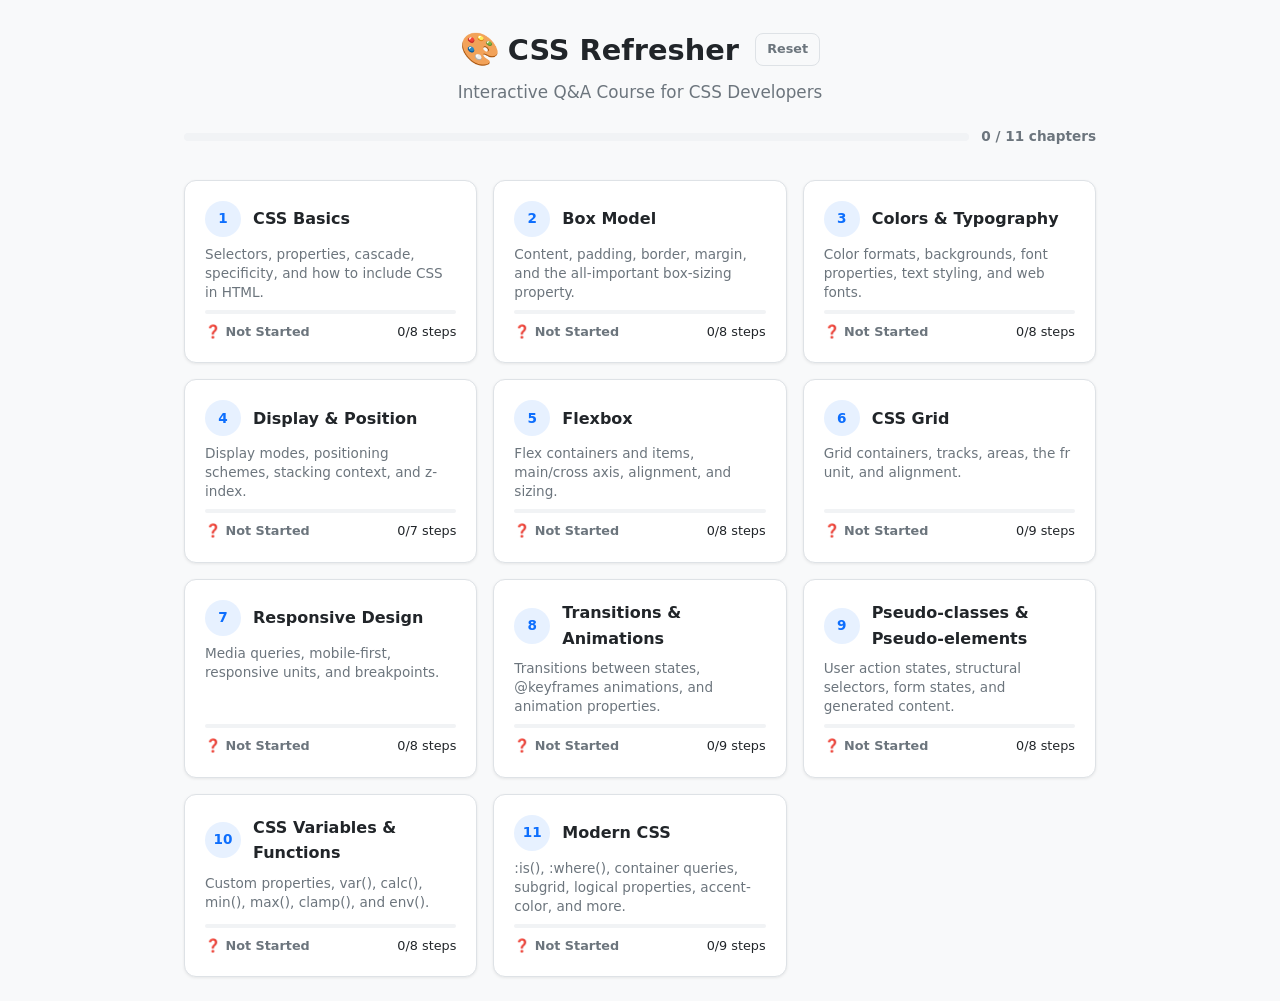
==== index.html @ df97fa0d "Initial commit: CSS Refresher Course with 11 interactive Q&A chapters" ====
<!DOCTYPE html>
<html lang="en">
<head>
  <meta charset="UTF-8" />
  <meta name="viewport" content="width=device-width, initial-scale=1.0" />
  <title>CSS Refresher Course</title>
  <link rel="stylesheet" href="css/style.css" />
</head>
<body>
  <div id="app">

    <!-- ====== DASHBOARD VIEW ====== -->
    <div id="dashboard-view" class="view active">
      <header class="app-header">
        <div class="header-top">
          <h1><span class="logo">🎨</span> CSS Refresher</h1>
          <button id="reset-btn" class="btn btn-sm btn-outline" title="Reset all progress">Reset</button>
        </div>
        <p class="subtitle">Interactive Q&A Course for CSS Developers</p>
        <div class="overall-progress">
          <div class="progress-track">
            <div class="progress-fill" id="overall-fill" style="width:0%"></div>
          </div>
          <span class="progress-label" id="overall-label">0 / 11 chapters</span>
        </div>
      </header>
      <main>
        <div id="chapter-grid" class="chapter-grid"></div>
      </main>
    </div>

    <!-- ====== CHAPTER VIEW ====== -->
    <div id="chapter-view" class="view">
      <header class="chapter-header">
        <button id="back-btn" class="btn btn-ghost">&larr; Dashboard</button>
        <div>
          <h2 id="chapter-title"></h2>
          <span class="step-indicator" id="step-indicator"></span>
        </div>
      </header>
      <main>
        <div id="step-content" class="step-content"></div>
        <div class="nav-bar" id="nav-bar">
          <button id="prev-btn" class="btn btn-ghost" disabled>&larr; Back</button>
          <button id="next-btn" class="btn btn-primary">Continue &rarr;</button>
        </div>
      </main>
    </div>

    <!-- ====== QUIZ VIEW ====== -->
    <div id="quiz-view" class="view">
      <header class="quiz-header">
        <button id="quiz-back-btn" class="btn btn-ghost">&larr; Chapter</button>
        <h2 id="quiz-title"></h2>
        <span class="quiz-score" id="quiz-score"></span>
      </header>
      <main>
        <div id="quiz-content" class="quiz-content"></div>
      </main>
    </div>

  </div>

  <script src="js/chapters.js"></script>
  <script src="js/tracker.js"></script>
  <script src="js/quiz.js"></script>
  <script src="js/app.js"></script>
</body>
</html>
---- css/style.css ----
/* ====== CSS Variables ====== */
:root {
  --bg: #f8f9fa;
  --surface: #ffffff;
  --surface-alt: #f1f3f5;
  --text: #212529;
  --text-muted: #6c757d;
  --border: #dee2e6;
  --primary: #0d6efd;
  --primary-hover: #0b5ed7;
  --primary-light: #e7f1ff;
  --success: #198754;
  --success-light: #d1e7dd;
  --danger: #dc3545;
  --danger-light: #f8d7da;
  --warning: #ffc107;
  --warning-light: #fff3cd;
  --feedback-correct: #0a3622;
  --feedback-wrong: #58151c;
  --radius: 12px;
  --radius-sm: 8px;
  --shadow: 0 1px 3px rgba(0,0,0,.08);
  --font: 'Segoe UI', system-ui, -apple-system, sans-serif;
  --mono: 'JetBrains Mono', 'Fira Code', 'Cascadia Code', Consolas, monospace;
}

/* ====== Dark Mode ====== */
@media (prefers-color-scheme: dark) {
  :root {
    --bg: #1a1c1e;
    --surface: #25272a;
    --surface-alt: #2c2e31;
    --text: #e9ecef;
    --text-muted: #adb5bd;
    --border: #3a3d42;
    --primary-light: #1a2d4a;
    --success-light: #173a2a;
    --danger-light: #3a1a1e;
    --warning-light: #3a3210;
    --feedback-correct: #e9ecef;
    --feedback-wrong: #e9ecef;
    --shadow: 0 1px 4px rgba(0,0,0,.3);
  }
}

/* ====== Reset & Base ====== */
*, *::before, *::after { box-sizing: border-box; margin: 0; padding: 0; }
html { font-size: 16px; scroll-behavior: smooth; }
body {
  font-family: var(--font);
  background: var(--bg);
  color: var(--text);
  line-height: 1.6;
  min-height: 100vh;
}
a { color: var(--primary); text-decoration: none; }
code, pre { font-family: var(--mono); }

/* ====== Layout ====== */
#app { max-width: 960px; margin: 0 auto; padding: 1.5rem; }

.view { display: none; }
.view.active { display: block; animation: fadeIn .3s ease; }
@keyframes fadeIn { from { opacity: 0; transform: translateY(8px); } to { opacity: 1; transform: translateY(0); } }

/* ====== Buttons ====== */
.btn {
  display: inline-flex; align-items: center; gap: .4rem;
  padding: .55rem 1.1rem; border-radius: var(--radius-sm);
  font: inherit; font-size: .9rem; font-weight: 600;
  border: 1px solid transparent; cursor: pointer;
  transition: all .15s ease;
}
.btn:disabled { opacity: .45; cursor: not-allowed; }
.btn-primary { background: var(--primary); color: #fff; border-color: var(--primary); }
.btn-primary:hover:not(:disabled) { background: var(--primary-hover); }
.btn-ghost { background: transparent; color: var(--text-muted); border-color: transparent; }
.btn-ghost:hover:not(:disabled) { background: var(--surface-alt); color: var(--text); }
.btn-outline { background: transparent; border-color: var(--border); color: var(--text-muted); }
.btn-outline:hover:not(:disabled) { border-color: var(--danger); color: var(--danger); }
.btn-sm { padding: .35rem .7rem; font-size: .8rem; }

/* ====== DASHBOARD ====== */
.app-header { text-align: center; margin-bottom: 2rem; }
.header-top { display: flex; align-items: center; justify-content: center; gap: 1rem; flex-wrap: wrap; }
.header-top h1 { font-size: 1.8rem; display: flex; align-items: center; gap: .5rem; }
.logo { font-size: 2rem; }
.subtitle { color: var(--text-muted); margin-top: .25rem; font-size: 1.05rem; }

.overall-progress { margin-top: 1.25rem; display: flex; align-items: center; gap: .75rem; }
.progress-track { flex: 1; height: 8px; background: var(--surface-alt); border-radius: 99px; overflow: hidden; }
.progress-fill { height: 100%; background: linear-gradient(90deg, var(--primary), #6f42c1); border-radius: 99px; transition: width .5s ease; }
.progress-label { font-size: .85rem; color: var(--text-muted); white-space: nowrap; font-weight: 600; }

/* ====== Chapter Grid ====== */
.chapter-grid { display: grid; grid-template-columns: repeat(auto-fill, minmax(280px, 1fr)); gap: 1rem; }
.chapter-card {
  background: var(--surface); border: 1px solid var(--border); border-radius: var(--radius);
  padding: 1.25rem; cursor: pointer; transition: all .2s ease; box-shadow: var(--shadow);
  display: flex; flex-direction: column; gap: .5rem;
}
.chapter-card:hover { transform: translateY(-2px); box-shadow: 0 4px 12px rgba(0,0,0,.12); }
.chapter-card .card-header { display: flex; align-items: center; gap: .75rem; }
.chapter-card .card-number {
  width: 36px; height: 36px; border-radius: 50%;
  background: var(--primary-light); color: var(--primary);
  display: flex; align-items: center; justify-content: center;
  font-weight: 700; font-size: .85rem; flex-shrink: 0;
}
.chapter-card .card-title { font-size: 1rem; font-weight: 700; }
.chapter-card .card-desc { font-size: .85rem; color: var(--text-muted); line-height: 1.4; flex: 1; }
.chapter-card .card-bar { height: 4px; background: var(--surface-alt); border-radius: 99px; overflow: hidden; }
.chapter-card .card-bar-fill { height: 100%; border-radius: 99px; transition: width .5s ease; }
.chapter-card .card-footer { display: flex; justify-content: space-between; align-items: center; font-size: .8rem; }
.chapter-card .card-status { font-weight: 600; }
.chapter-card .card-status.new { color: var(--text-muted); }
.chapter-card .card-status.in-progress { color: var(--primary); }
.chapter-card .card-status.done { color: var(--success); }
.chapter-card.completed { border-color: var(--success); }
.chapter-card.completed .card-number { background: var(--success-light); color: var(--success); }

/* ====== CHAPTER VIEW ====== */
.chapter-header { margin-bottom: 1.5rem; display: flex; align-items: center; gap: 1rem; flex-wrap: wrap; }
.chapter-header h2 { font-size: 1.4rem; font-weight: 700; }
.step-indicator { font-size: .85rem; color: var(--text-muted); }

/* ====== Step Content ====== */
.step-content {
  background: var(--surface); border: 1px solid var(--border); border-radius: var(--radius);
  padding: 1.5rem 2rem; min-height: 300px; box-shadow: var(--shadow);
}

/* Lesson */
.lesson-content { font-size: 1rem; line-height: 1.7; }
.lesson-content p { margin-bottom: .75rem; }
.lesson-content ul, .lesson-content ol { margin: .5rem 0 .75rem 1.5rem; }
.lesson-content li { margin-bottom: .35rem; }
.lesson-content strong { color: var(--primary); }
.lesson-content .code-block {
  background: var(--surface-alt); border: 1px solid var(--border);
  border-radius: var(--radius-sm); padding: 1rem; margin: .75rem 0;
  overflow-x: auto; font-family: var(--mono); font-size: .88rem;
  line-height: 1.5; white-space: pre-wrap;
}
.lesson-content .keyword { color: #d63384; }
.lesson-content .type { color: #0d6efd; }
.lesson-content .string { color: #198754; }
.lesson-content .comment { color: #6c757d; font-style: italic; }

/* Question */
.question-block { text-align: center; }
.question-block .q-text { font-size: 1.15rem; font-weight: 600; margin-bottom: 1.25rem; }
.question-block .q-options { display: flex; flex-direction: column; gap: .6rem; max-width: 500px; margin: 0 auto; }
.question-block .q-option {
  padding: .75rem 1rem; border: 2px solid var(--border); border-radius: var(--radius-sm);
  background: var(--surface); cursor: pointer; text-align: left;
  font: inherit; font-size: .95rem; color: var(--text); transition: all .15s ease;
}
.question-block .q-option:hover:not(.disabled) { border-color: var(--primary); background: var(--primary-light); }
.question-block .q-option.correct { border-color: var(--success); background: var(--success-light); color: var(--feedback-correct); }
.question-block .q-option.wrong { border-color: var(--danger); background: var(--danger-light); color: var(--feedback-wrong); }
.question-block .q-option.disabled { cursor: default; opacity: .9; }
.question-block .q-feedback {
  margin-top: 1rem; padding: 1rem; border-radius: var(--radius-sm);
  font-size: .95rem; text-align: left; color: var(--text);
}
.question-block .q-feedback.correct { background: var(--success-light); border-left: 4px solid var(--success); }
.question-block .q-feedback.wrong { background: var(--danger-light); border-left: 4px solid var(--danger); }
.question-block .q-feedback strong { display: block; margin-bottom: .25rem; }

/* ====== Navigation ====== */
.nav-bar { display: flex; justify-content: space-between; margin-top: 1rem; gap: .5rem; }

/* ====== QUIZ VIEW ====== */
.quiz-header { margin-bottom: 1.5rem; display: flex; align-items: center; gap: 1rem; flex-wrap: wrap; }
.quiz-header h2 { font-size: 1.3rem; font-weight: 700; }
.quiz-score { font-size: .9rem; font-weight: 600; color: var(--text-muted); margin-left: auto; }

.quiz-question {
  background: var(--surface); border: 1px solid var(--border); border-radius: var(--radius);
  padding: 1.25rem 1.5rem; margin-bottom: 1rem; box-shadow: var(--shadow);
}
.quiz-question .q-num { font-weight: 700; color: var(--primary); margin-bottom: .4rem; }
.quiz-question .q-text { font-size: 1rem; margin-bottom: .75rem; }
.quiz-question .q-ops { display: flex; flex-direction: column; gap: .4rem; }
.quiz-question .q-ops button {
  padding: .6rem 1rem; border: 2px solid var(--border); border-radius: var(--radius-sm);
  background: var(--surface); cursor: pointer; text-align: left;
  font: inherit; font-size: .9rem; color: var(--text); transition: all .15s ease;
}
.quiz-question .q-ops button:hover:not(:disabled) { border-color: var(--primary); background: var(--primary-light); }
.quiz-question .q-ops button.selected { border-color: var(--primary); background: var(--primary-light); }
.quiz-question .q-ops button.correct { border-color: var(--success); background: var(--success-light); color: var(--feedback-correct); }
.quiz-question .q-ops button.wrong { border-color: var(--danger); background: var(--danger-light); color: var(--feedback-wrong); }
.quiz-question .q-ops button:disabled { cursor: default; }
.quiz-question .q-explain {
  margin-top: .6rem; padding: .6rem .8rem; border-radius: var(--radius-sm);
  font-size: .88rem; background: var(--surface-alt); color: var(--text); display: none;
}
.quiz-question .q-explain.show { display: block; }

.quiz-result {
  text-align: center; padding: 2rem;
}
.quiz-result .result-icon { font-size: 3rem; margin-bottom: .5rem; }
.quiz-result h3 { font-size: 1.5rem; margin-bottom: .5rem; }
.quiz-result p { color: var(--text-muted); margin-bottom: 1.5rem; font-size: 1.05rem; }
.quiz-result .result-score { font-size: 2.5rem; font-weight: 800; color: var(--primary); }
.quiz-result .result-score.pass { color: var(--success); }
.quiz-result .result-score.fail { color: var(--danger); }
.quiz-result .result-actions { display: flex; gap: .75rem; justify-content: center; flex-wrap: wrap; }

/* ====== Responsive ====== */
@media (max-width: 600px) {
  #app { padding: 1rem; }
  .chapter-grid { grid-template-columns: 1fr; }
  .step-content { padding: 1rem; }
  .header-top h1 { font-size: 1.4rem; }
  .nav-bar { flex-direction: column; }
  .nav-bar .btn { width: 100%; justify-content: center; }
}

/* ====== Reset confirmation dialog ====== */
.reset-overlay {
  position: fixed; top: 0; left: 0; width: 100%; height: 100%;
  background: rgba(0,0,0,.5); display: flex; align-items: center; justify-content: center;
  z-index: 100; animation: fadeIn .15s ease;
}
.reset-modal {
  background: var(--surface); border-radius: var(--radius); padding: 2rem;
  max-width: 380px; width: 90%; text-align: center; box-shadow: 0 8px 32px rgba(0,0,0,.2);
}
.reset-modal h3 { margin-bottom: .5rem; }
.reset-modal p { color: var(--text-muted); margin-bottom: 1.25rem; font-size: .9rem; }
.reset-modal .actions { display: flex; gap: .5rem; justify-content: center; }
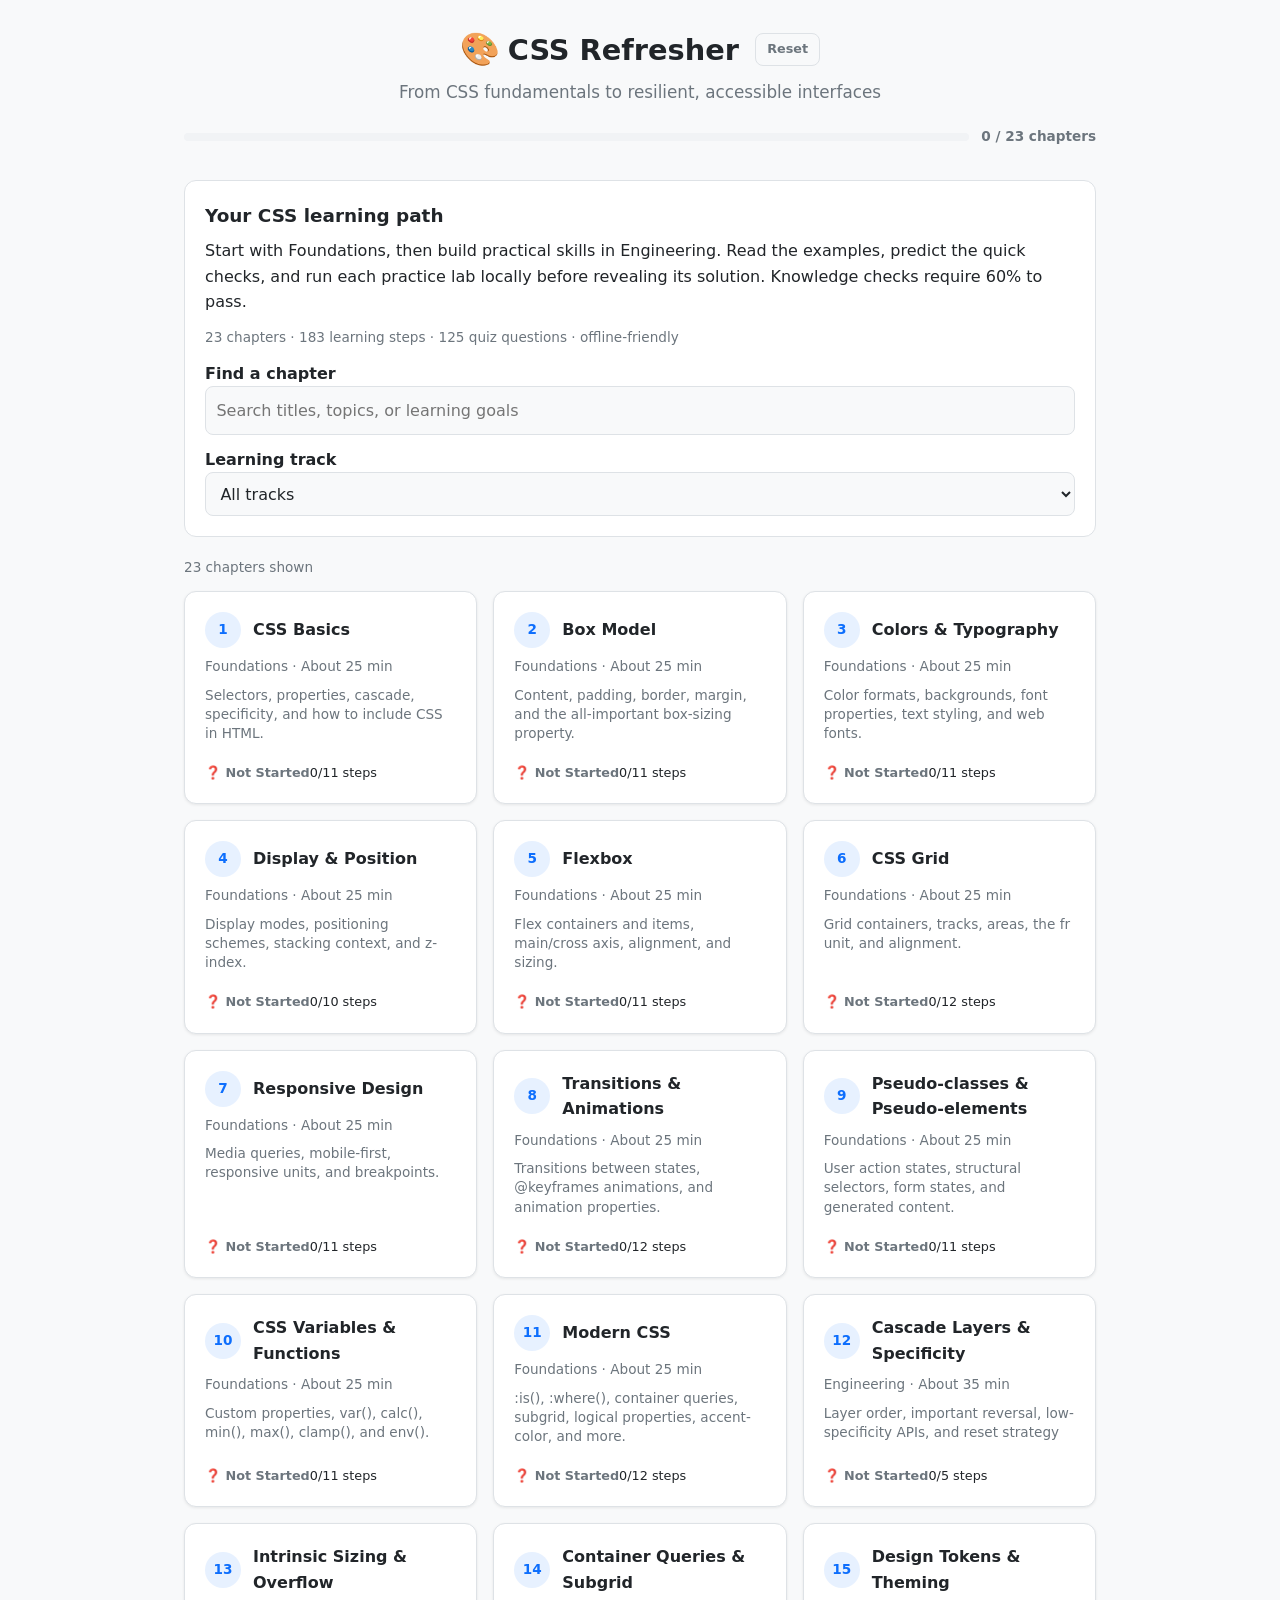
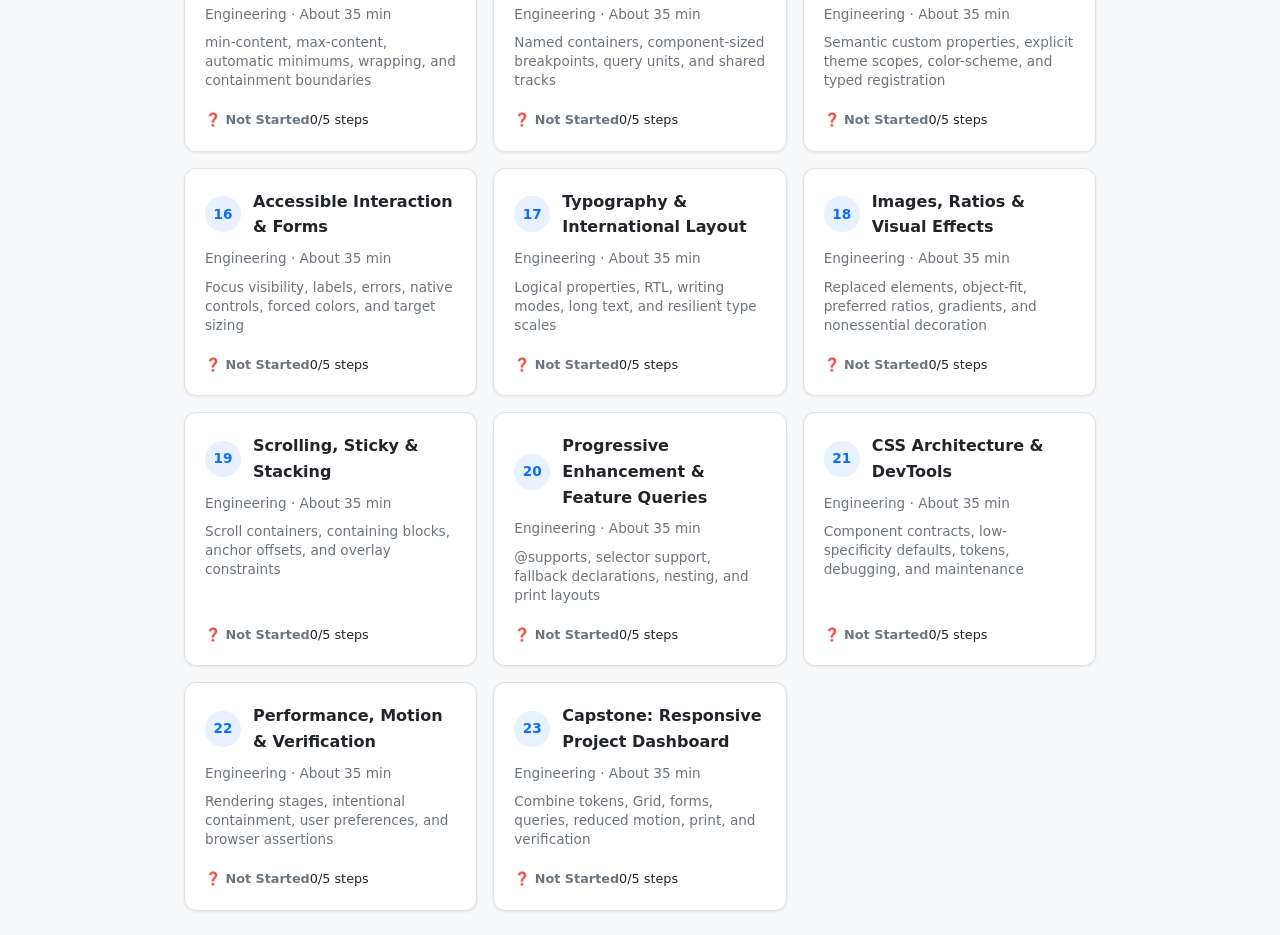
==== commit 519b146f: "Expand CSS refresher to 23 chapters with isolated editable labs and a dashboard capstone" ====
--- a/index.html
+++ b/index.html
@@ -8,6 +8,7 @@
 </head>
 <body>
   <div id="app">
+    <p id="storage-notice" role="status" hidden>Progress can only be kept for this session because browser storage is unavailable.</p>
 
     <!-- ====== DASHBOARD VIEW ====== -->
     <div id="dashboard-view" class="view active">
@@ -16,15 +17,25 @@
           <h1><span class="logo">🎨</span> CSS Refresher</h1>
           <button id="reset-btn" class="btn btn-sm btn-outline" title="Reset all progress">Reset</button>
         </div>
-        <p class="subtitle">Interactive Q&A Course for CSS Developers</p>
+        <p class="subtitle">From CSS fundamentals to resilient, accessible interfaces</p>
         <div class="overall-progress">
           <div class="progress-track">
             <div class="progress-fill" id="overall-fill" style="width:0%"></div>
           </div>
-          <span class="progress-label" id="overall-label">0 / 11 chapters</span>
+          <span class="progress-label" id="overall-label">Loading course…</span>
         </div>
       </header>
       <main>
+        <section class="course-guide" aria-label="How to study">
+          <h2>Your CSS learning path</h2>
+          <p>Start with Foundations, then build practical skills in Engineering. Read the examples, predict the quick checks, and run each practice lab locally before revealing its solution. Knowledge checks require 60% to pass.</p>
+          <p id="course-stats"></p>
+          <label for="chapter-search">Find a chapter</label>
+          <input id="chapter-search" type="search" placeholder="Search titles, topics, or learning goals" />
+          <label for="track-filter">Learning track</label>
+          <select id="track-filter"><option value="">All tracks</option><option>Foundations</option><option>Engineering</option></select>
+        </section>
+        <p id="search-status" role="status"></p>
         <div id="chapter-grid" class="chapter-grid"></div>
       </main>
     </div>
@@ -39,7 +50,8 @@
         </div>
       </header>
       <main>
-        <div id="step-content" class="step-content"></div>
+        <nav id="lesson-outline" aria-label="Chapter lessons"></nav>
+        <div id="step-content" tabindex="-1" class="step-content"></div>
         <div class="nav-bar" id="nav-bar">
           <button id="prev-btn" class="btn btn-ghost" disabled>&larr; Back</button>
           <button id="next-btn" class="btn btn-primary">Continue &rarr;</button>
@@ -62,8 +74,10 @@
   </div>
 
   <script src="js/chapters.js"></script>
+  <script src="js/course-content.js"></script>
   <script src="js/tracker.js"></script>
   <script src="js/quiz.js"></script>
+  <script src="js/playground.js"></script>
   <script src="js/app.js"></script>
 </body>
 </html>
--- a/css/style.css
+++ b/css/style.css
@@ -233,3 +233,45 @@
 .reset-modal h3 { margin-bottom: .5rem; }
 .reset-modal p { color: var(--text-muted); margin-bottom: 1.25rem; font-size: .9rem; }
 .reset-modal .actions { display: flex; gap: .5rem; justify-content: center; }
+
+/* Course navigation and expanded lessons */
+.course-guide { padding: 1.25rem; margin-bottom: 1.25rem; background: var(--surface); border: 1px solid var(--border); border-radius: var(--radius); }
+.course-guide h2 { font-size: 1.15rem; margin-bottom: .5rem; }
+.course-guide p { margin-bottom: .75rem; }
+.course-guide label { display: block; font-weight: 600; margin-top: .75rem; }
+.course-guide input, .course-guide select { width: 100%; padding: .65rem; background: var(--bg); color: var(--text); border: 1px solid var(--border); border-radius: var(--radius-sm); font: inherit; }
+#course-stats, #search-status, .card-meta, .reference { font-size: .85rem; color: var(--text-muted); }
+#search-status { margin-bottom: .75rem; }
+button.chapter-card { text-align: left; color: var(--text); font: inherit; width: 100%; }
+:focus-visible { outline: 3px solid var(--primary); outline-offset: 3px; }
+#lesson-outline { display: flex; flex-wrap: wrap; gap: .4rem; margin-bottom: 1rem; }
+.outline-step { padding: .4rem .6rem; border: 1px solid var(--border); background: var(--surface); color: var(--text); border-radius: var(--radius-sm); font: inherit; font-size: .8rem; cursor: pointer; }
+.outline-step:disabled { opacity: .5; cursor: not-allowed; }
+.outline-step[aria-current] { border-color: var(--primary); background: var(--primary-light); font-weight: 700; }
+.learning-goals { background: var(--primary-light); padding: 1rem; border-radius: var(--radius-sm); margin-bottom: 1rem; }
+.learning-goals h3 { font-size: 1rem; }
+.learning-goals ul { margin-left: 1.25rem; }
+.lesson-content h3, .lesson-content h4 { margin-bottom: .75rem; }
+.lesson-content .code-block { white-space: pre; }
+.lesson-content details { border: 1px solid var(--border); border-radius: var(--radius-sm); padding: .75rem; margin: 1rem 0; }
+.lesson-content summary { cursor: pointer; font-weight: 600; }
+.takeaway { border-left: 3px solid var(--primary); padding: .75rem; background: var(--primary-light); }
+.reference { margin-top: 1.5rem; }
+#storage-notice { padding: .75rem; background: var(--warning-light); border-radius: var(--radius-sm); margin-bottom: 1rem; }
+@media (prefers-reduced-motion: reduce) {
+  *, *::before, *::after { animation: none !important; transition: none !important; scroll-behavior: auto !important; }
+}
+.chapter-card .card-desc, .chapter-card .card-meta, .chapter-card .card-bar { display: block; }
+.chapter-card .card-bar-fill { display: block; }
+
+/* Isolated practice tools */
+.playground { border: 1px solid var(--border); padding: 1rem; border-radius: var(--radius-sm); margin-block: 1rem; min-inline-size: 0; }
+.playground label { display: block; font-weight: 600; margin-block: .75rem .35rem; }
+.playground textarea { display: block; inline-size: 100%; min-inline-size: 0; resize: vertical; font: .875rem/1.5 var(--mono); background: var(--bg); color: var(--text); border: 1px solid var(--border); border-radius: var(--radius-sm); padding: .75rem; tab-size: 2; }
+.playground-actions { display: flex; flex-wrap: wrap; gap: .5rem; margin-block: .75rem; }
+.playground input[type="range"] { inline-size: 100%; }
+.playground-status, #editor-help { font-size: .85rem; color: var(--text-muted); }
+.preview-well { padding: .5rem; background: var(--surface-alt); border: 1px solid var(--border); overflow: auto; }
+.preview-well iframe { display: block; width: 100%; min-width: 0; height: 320px; background: white; border: 1px solid #94a3b8; }
+.step-content, .lesson-content, .chapter-card { min-inline-size: 0; }
+@media (max-width: 600px) { .playground { padding: .5rem; } }
